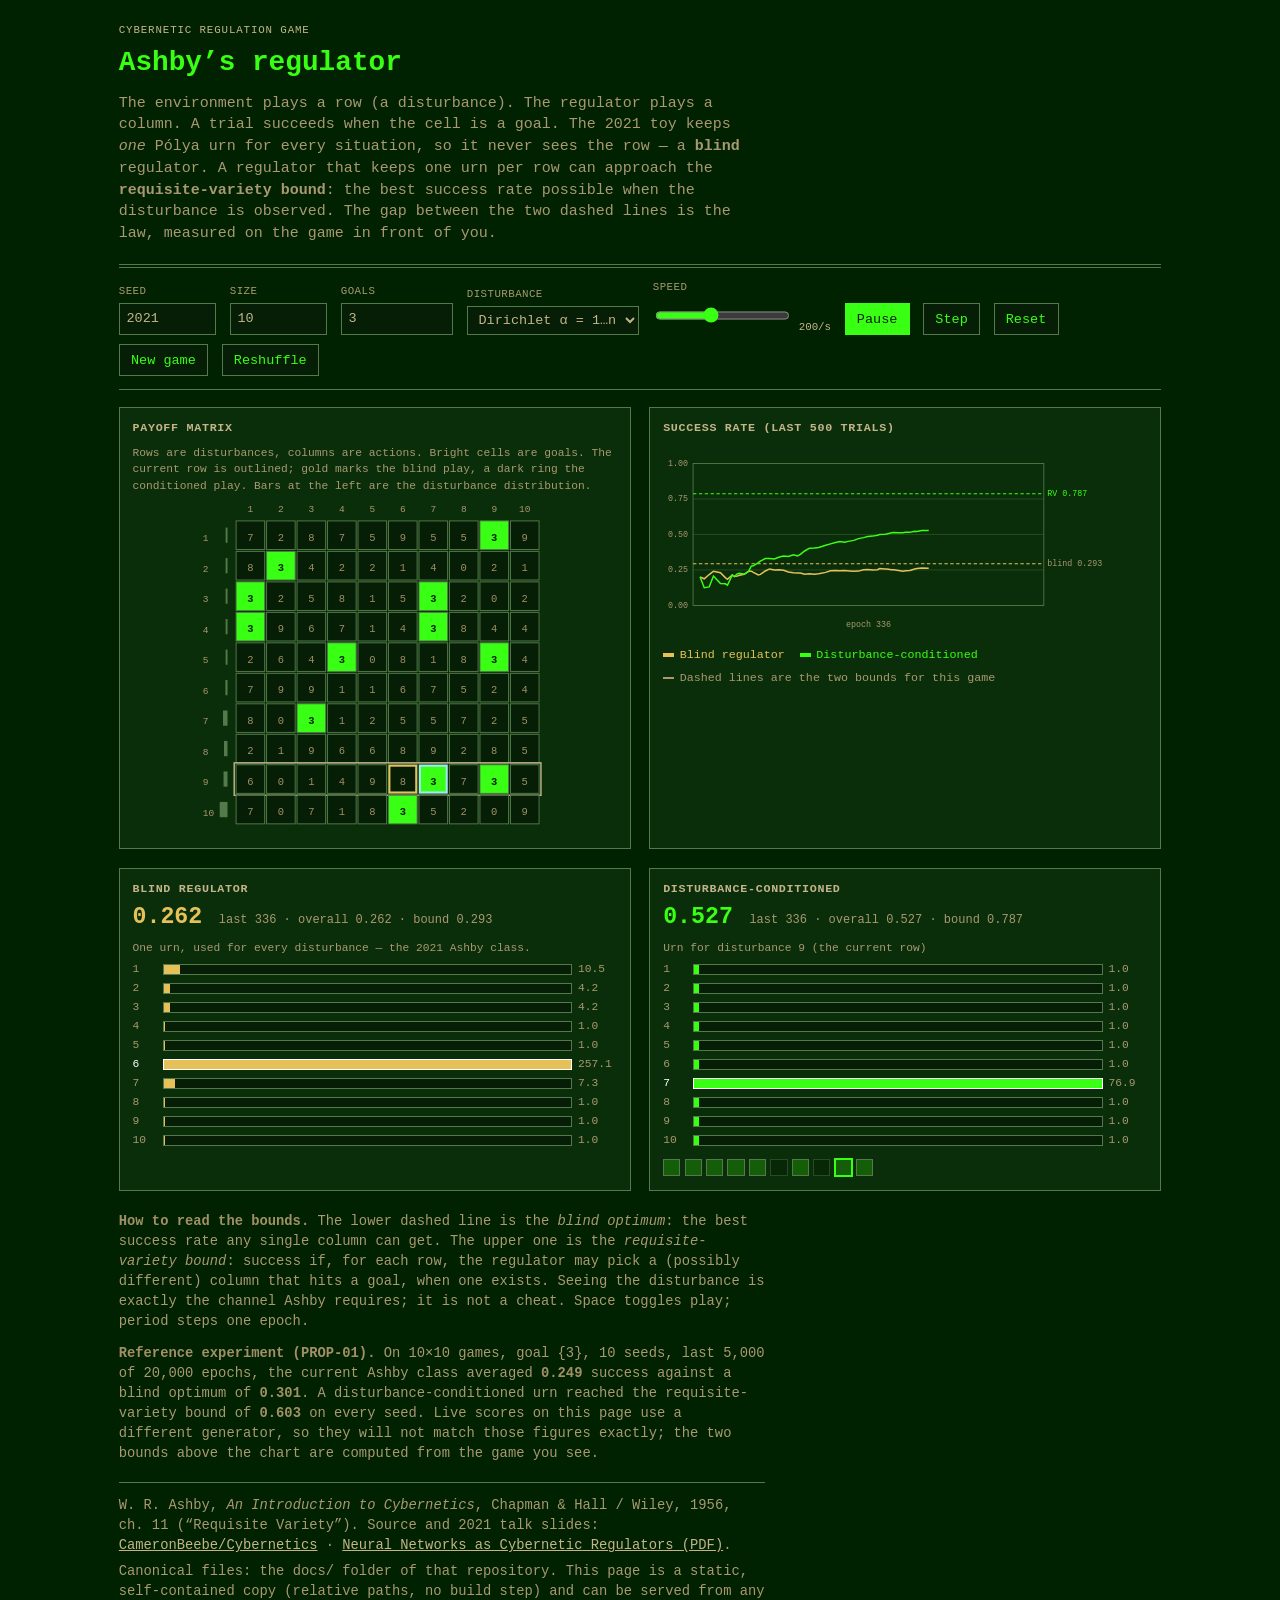
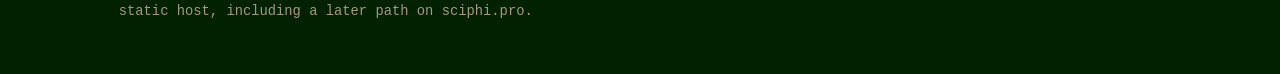
==== cybernetics/index.html @ 1274e6bf "Mirror the Ashby regulator demo at /cybernetics/ Identical copy of the canonical docs/ folder in Cam" ====
<!DOCTYPE html>
<html lang="en">
<head>
  <meta charset="utf-8" />
  <meta name="viewport" content="width=device-width, initial-scale=1" />
  <title>Ashby’s regulator — a requisite-variety demo</title>
  <meta name="description" content="Watch a Pólya-urn regulator learn against disturbances. A blind regulator is shown next to one that sees the disturbance, so Ashby’s law of requisite variety is visible." />
  <meta name="author" content="Cameron Beebe" />
  <link rel="stylesheet" href="./style.css" />
</head>
<body>
  <main class="wrap">
    <p class="eyebrow">Cybernetic regulation game</p>
    <h1>Ashby’s regulator</h1>
    <p class="lede">
      The environment plays a row (a disturbance). The regulator plays a column.
      A trial succeeds when the cell is a goal. The 2021 toy keeps
      <em>one</em> Pólya urn for every situation, so it never sees the row — a
      <strong>blind</strong> regulator. A regulator that keeps one urn per row
      can approach the <strong>requisite-variety bound</strong>: the best success
      rate possible when the disturbance is observed. The gap between the two
      dashed lines is the law, measured on the game in front of you.
    </p>

    <noscript><p>This demo needs JavaScript to run the regulators in your browser. Nothing is sent to a server.</p></noscript>

    <div class="toolbar" role="group" aria-label="Game controls">
      <label class="field">Seed
        <input id="seed" type="number" inputmode="numeric" value="2021" min="0" step="1" />
      </label>
      <label class="field">Size
        <input id="size" type="number" inputmode="numeric" value="10" min="2" max="16" step="1" />
      </label>
      <label class="field">Goals
        <input id="goals" type="text" value="3" spellcheck="false" />
      </label>
      <label class="field">Disturbance
        <select id="dist">
          <option value="toy" selected>Dirichlet α = 1…n (2021 toy)</option>
          <option value="uniform">Uniform</option>
        </select>
      </label>
      <label class="field">Speed
        <span>
          <input id="speed" type="range" min="0" max="5" step="1" value="2" />
          <span class="speed-read" id="speed-read">200/s</span>
        </span>
      </label>
      <button type="button" id="play" class="primary" aria-pressed="false">Play</button>
      <button type="button" id="step" title="One epoch (or press .)">Step</button>
      <button type="button" id="reset" title="Replay this game from the start">Reset</button>
      <button type="button" id="newgame" title="Draw a new game with this seed">New game</button>
      <button type="button" id="reshuffle" title="Pick a new seed and draw a game">Reshuffle</button>
    </div>

    <div class="stage">
      <section class="panel" aria-labelledby="matrix-title">
        <h2 id="matrix-title">Payoff matrix</h2>
        <p class="urn-label">Rows are disturbances, columns are actions. Bright cells are goals. The current row is outlined; gold marks the blind play, a dark ring the conditioned play. Bars at the left are the disturbance distribution.</p>
        <div class="matrix-wrap">
          <svg id="matrix" xmlns="http://www.w3.org/2000/svg" width="520" height="360"></svg>
        </div>
      </section>
      <section class="panel" aria-labelledby="chart-title">
        <h2 id="chart-title">Success rate (last 500 trials)</h2>
        <svg id="chart" xmlns="http://www.w3.org/2000/svg" width="520" height="210"></svg>
        <ul class="chart-legend">
          <li class="blind"><i></i>Blind regulator</li>
          <li class="cond"><i></i>Disturbance-conditioned</li>
          <li class="bound"><i></i>Dashed lines are the two bounds for this game</li>
        </ul>
      </section>
    </div>

    <div class="learners">
      <section class="panel learner blind" aria-labelledby="blind-title">
        <h2 id="blind-title">Blind regulator</h2>
        <div class="score">
          <span class="rate" id="blind-rate">0.000</span>
          <span class="meta" id="blind-meta"></span>
        </div>
        <p class="urn-label">One urn, used for every disturbance — the 2021 <code>Ashby</code> class.</p>
        <div class="urn" id="blind-urn"></div>
      </section>
      <section class="panel learner cond" aria-labelledby="cond-title">
        <h2 id="cond-title">Disturbance-conditioned</h2>
        <div class="score">
          <span class="rate" id="cond-rate">0.000</span>
          <span class="meta" id="cond-meta"></span>
        </div>
        <p class="urn-label" id="cond-urn-label">One urn per row.</p>
        <div class="urn" id="cond-urn"></div>
        <div class="mini-urns" id="mini-urns" aria-label="One mark per disturbance urn"></div>
      </section>
    </div>

    <section class="caption">
      <p>
        <strong>How to read the bounds.</strong>
        The lower dashed line is the <em>blind optimum</em>: the best success rate any single column can get.
        The upper one is the <em>requisite-variety bound</em>: success if, for each row, the regulator may pick a (possibly different) column that hits a goal, when one exists.
        Seeing the disturbance is exactly the channel Ashby requires; it is not a cheat.
        Space toggles play; period steps one epoch.
      </p>
      <p>
        <strong>Reference experiment (PROP-01).</strong>
        On 10×10 games, goal {3}, 10 seeds, last 5,000 of 20,000 epochs, the current
        <code>Ashby</code> class averaged <strong>0.249</strong> success against a blind optimum of
        <strong>0.301</strong>. A disturbance-conditioned urn reached the requisite-variety bound of
        <strong>0.603</strong> on every seed. Live scores on this page use a different
        generator, so they will not match those figures exactly; the two bounds above the chart are computed from the game you see.
      </p>
    </section>

    <section class="refs">
      <p>
        W. R. Ashby, <em>An Introduction to Cybernetics</em>, Chapman &amp; Hall / Wiley, 1956, ch. 11 (“Requisite Variety”).
        Source and 2021 talk slides:
        <a href="https://github.com/CameronBeebe/Cybernetics">CameronBeebe/Cybernetics</a>
        ·
        <a href="https://github.com/CameronBeebe/Cybernetics/blob/master/Neural_Networks_Cybernetic_Regulators.pdf">Neural Networks as Cybernetic Regulators (PDF)</a>.
      </p>
      <p>
        Canonical files: the <code>docs/</code> folder of that repository.
        This page is a static, self-contained copy (relative paths, no build step) and can be served from any static host, including a later path on sciphi.pro.
      </p>
    </section>
  </main>
  <script type="module" src="./demo.js"></script>
</body>
</html>
---- cybernetics/style.css ----
/* Self-contained. Palette follows cameronbeebe.github.io so the mirror
   sits naturally on the portfolio; the page also stands alone. */
:root {
  --bg: #012201;
  --ink: #a19067;
  --phosphor: #39ff14;
  --muted: #a99872;
  --link: #c4b48a;
  --line: #54794a;
  --panel: #0a2e0a;
  --well: #051e05;
  --blind: #e6c15a;
  --cond: #39ff14;
  --danger: #f0ae88;
  --mono: ui-monospace, Menlo, Consolas, monospace;
}

* { box-sizing: border-box; }

html, body {
  margin: 0;
  padding: 0;
  background: var(--bg);
  color: var(--ink);
  font-family: var(--mono);
  font-size: 15px;
  line-height: 1.45;
}

body { min-height: 100vh; }

a { color: var(--link); }
a:hover, a:focus-visible { color: var(--phosphor); }
:focus-visible { outline: 2px solid var(--phosphor); outline-offset: 3px; }

.wrap {
  max-width: 1080px;
  margin: 0 auto;
  padding: 1.5rem 1.25rem 3rem;
}

.eyebrow {
  margin: 0 0 0.35rem;
  color: var(--link);
  letter-spacing: 0.08em;
  text-transform: uppercase;
  font-size: 0.72rem;
}

h1 {
  margin: 0 0 0.6rem;
  color: var(--phosphor);
  font-size: clamp(1.4rem, 3vw, 1.85rem);
  font-weight: 600;
}

.lede {
  margin: 0 0 1.25rem;
  max-width: 72ch;
  color: var(--muted);
}

.toolbar {
  display: flex;
  flex-wrap: wrap;
  gap: 0.6rem 0.9rem;
  align-items: end;
  padding: 0.85rem 0;
  border-top: 4px double var(--line);
  border-bottom: 1px solid var(--line);
  margin-bottom: 1.1rem;
}

.field {
  display: flex;
  flex-direction: column;
  gap: 0.2rem;
  color: var(--muted);
  font-size: 0.72rem;
  letter-spacing: 0.04em;
  text-transform: uppercase;
}

.field input,
.field select {
  background: var(--well);
  color: var(--link);
  border: 1px solid var(--line);
  padding: 0.35rem 0.45rem;
  font: inherit;
  font-size: 0.9rem;
  text-transform: none;
  letter-spacing: 0;
  min-width: 0;
  accent-color: var(--phosphor);
}

.field input[type="number"] { width: 6.5rem; }
.field input[type="text"] { width: 7.5rem; }
.field select { width: 11.5rem; }
.field input[type="range"] { width: 9rem; padding: 0.35rem 0; }

.field .speed-read { color: var(--link); text-transform: none; letter-spacing: 0; }

.toolbar button {
  background: var(--well);
  color: var(--phosphor);
  border: 1px solid var(--line);
  padding: 0.4rem 0.75rem;
  font: inherit;
  font-size: 0.9rem;
  cursor: pointer;
  height: 2.15rem;
}

.toolbar button:hover { border-color: var(--phosphor); }

.toolbar button[aria-pressed="true"],
.toolbar button.primary {
  background: var(--phosphor);
  color: var(--bg);
  border-color: var(--phosphor);
}

.stage {
  display: grid;
  grid-template-columns: minmax(0, 1fr) minmax(0, 1fr);
  gap: 1.25rem;
  margin-bottom: 1.25rem;
}

@media (max-width: 800px) {
  .stage, .learners { grid-template-columns: 1fr; }
}

.panel h2 {
  margin: 0 0 0.55rem;
  font-size: 0.78rem;
  font-weight: 600;
  color: var(--link);
  letter-spacing: 0.06em;
  text-transform: uppercase;
}

.panel {
  background: var(--panel);
  border: 1px solid var(--line);
  padding: 0.8rem 0.85rem 0.9rem;
}

.matrix-wrap { overflow-x: auto; }

#matrix {
  display: block;
  width: 100%;
  height: auto;
  max-width: 520px;
}

#chart {
  display: block;
  width: 100%;
  height: auto;
}

.chart-legend {
  display: flex;
  flex-wrap: wrap;
  gap: 0.4rem 1rem;
  margin: 0.45rem 0 0;
  padding: 0;
  list-style: none;
  font-size: 0.78rem;
  color: var(--muted);
}

.chart-legend i {
  display: inline-block;
  width: 0.75rem;
  height: 0.28rem;
  margin-right: 0.35rem;
  vertical-align: middle;
  background: currentColor;
}

.chart-legend .blind { color: var(--blind); }
.chart-legend .cond { color: var(--cond); }
.chart-legend .bound { color: var(--muted); }
.chart-legend .bound i { background: transparent; border-top: 2px dashed var(--muted); height: 0; }

.learners {
  display: grid;
  grid-template-columns: 1fr 1fr;
  gap: 1.25rem;
  margin-bottom: 1.4rem;
}

.score {
  display: flex;
  flex-wrap: wrap;
  gap: 0.2rem 1.1rem;
  align-items: baseline;
  margin: 0 0 0.7rem;
}

.score .rate {
  font-size: 1.55rem;
  font-weight: 600;
  line-height: 1;
}

.learner.blind .rate { color: var(--blind); }
.learner.cond .rate { color: var(--cond); }

.score .meta { color: var(--muted); font-size: 0.8rem; }

.urn-label {
  margin: 0 0 0.35rem;
  color: var(--muted);
  font-size: 0.75rem;
}

.urn {
  display: grid;
  gap: 0.18rem;
}

.urn-row {
  display: grid;
  grid-template-columns: 1.6rem 1fr 2.6rem;
  gap: 0.4rem;
  align-items: center;
  font-size: 0.75rem;
  color: var(--muted);
}

.urn-row .bar {
  height: 0.7rem;
  background: var(--well);
  border: 1px solid var(--line);
  position: relative;
}

.urn-row .bar > span {
  display: block;
  height: 100%;
  width: 0%;
  background: var(--ink);
}

.learner.blind .urn-row .bar > span { background: var(--blind); }
.learner.cond .urn-row .bar > span { background: var(--cond); }

.urn-row.is-pick .col { color: #fff; }
.urn-row.is-pick .bar { border-color: #fff; }

.mini-urns {
  display: flex;
  gap: 0.28rem;
  flex-wrap: wrap;
  margin-top: 0.7rem;
}

.mini-urn {
  width: 1.15rem;
  height: 1.15rem;
  border: 1px solid var(--line);
  background: var(--well);
  cursor: default;
}

.mini-urn.is-active { border-color: var(--cond); box-shadow: 0 0 0 1px var(--cond); }
.mini-urn.is-solvable { background: color-mix(in srgb, var(--cond) 28%, var(--well)); }
.mini-urn.is-dead { opacity: 0.4; }

.caption, .refs {
  max-width: 78ch;
  color: var(--muted);
  font-size: 0.92rem;
}

.caption p { margin: 0 0 0.8rem; }
.caption strong { color: var(--ink); font-weight: 600; }

.refs { margin: 1.2rem 0 0; padding-top: 0.9rem; border-top: 1px solid var(--line); }
.refs p { margin: 0 0 0.4rem; }

noscript p {
  padding: 0.8rem;
  border: 1px solid var(--danger);
  color: var(--danger);
}

@media (prefers-reduced-motion: reduce) {
  .urn-row .bar > span { transition: none; }
}

#matrix .h, #chart .tick, #chart .bound-lbl {
  fill: var(--muted);
  font-size: 10px;
  font-family: var(--mono);
}
#matrix .v { fill: var(--ink); font-size: 11px; font-family: var(--mono); }
#matrix .v.goal { fill: var(--bg); font-weight: 700; }
#matrix .cell { fill: var(--well); stroke: var(--line); stroke-width: 1; }
#matrix .cell.goal { fill: var(--phosphor); }
#matrix .row-hl { fill: none; stroke: var(--link); stroke-width: 1.5; }
#matrix .pbar { fill: var(--line); }
#matrix .pick { fill: none; stroke-width: 2; }
#matrix .pick.blind { stroke: var(--blind); }
#matrix .pick.cond { stroke: #9ee7ff; }
#matrix .pick.both { stroke: var(--blind); stroke-dasharray: 3 2; }

#chart .grid { stroke: var(--line); stroke-opacity: 0.45; }
#chart .bound-blind { stroke: var(--blind); stroke-dasharray: 4 3; stroke-width: 1.2; }
#chart .bound-rv { stroke: var(--cond); stroke-dasharray: 4 3; stroke-width: 1.2; }
#chart .bound-lbl.rv { fill: var(--cond); }
#chart .line-blind { fill: none; stroke: var(--blind); stroke-width: 1.8; }
#chart .line-cond { fill: none; stroke: var(--cond); stroke-width: 1.8; }
#chart .frame { fill: none; stroke: var(--line); }
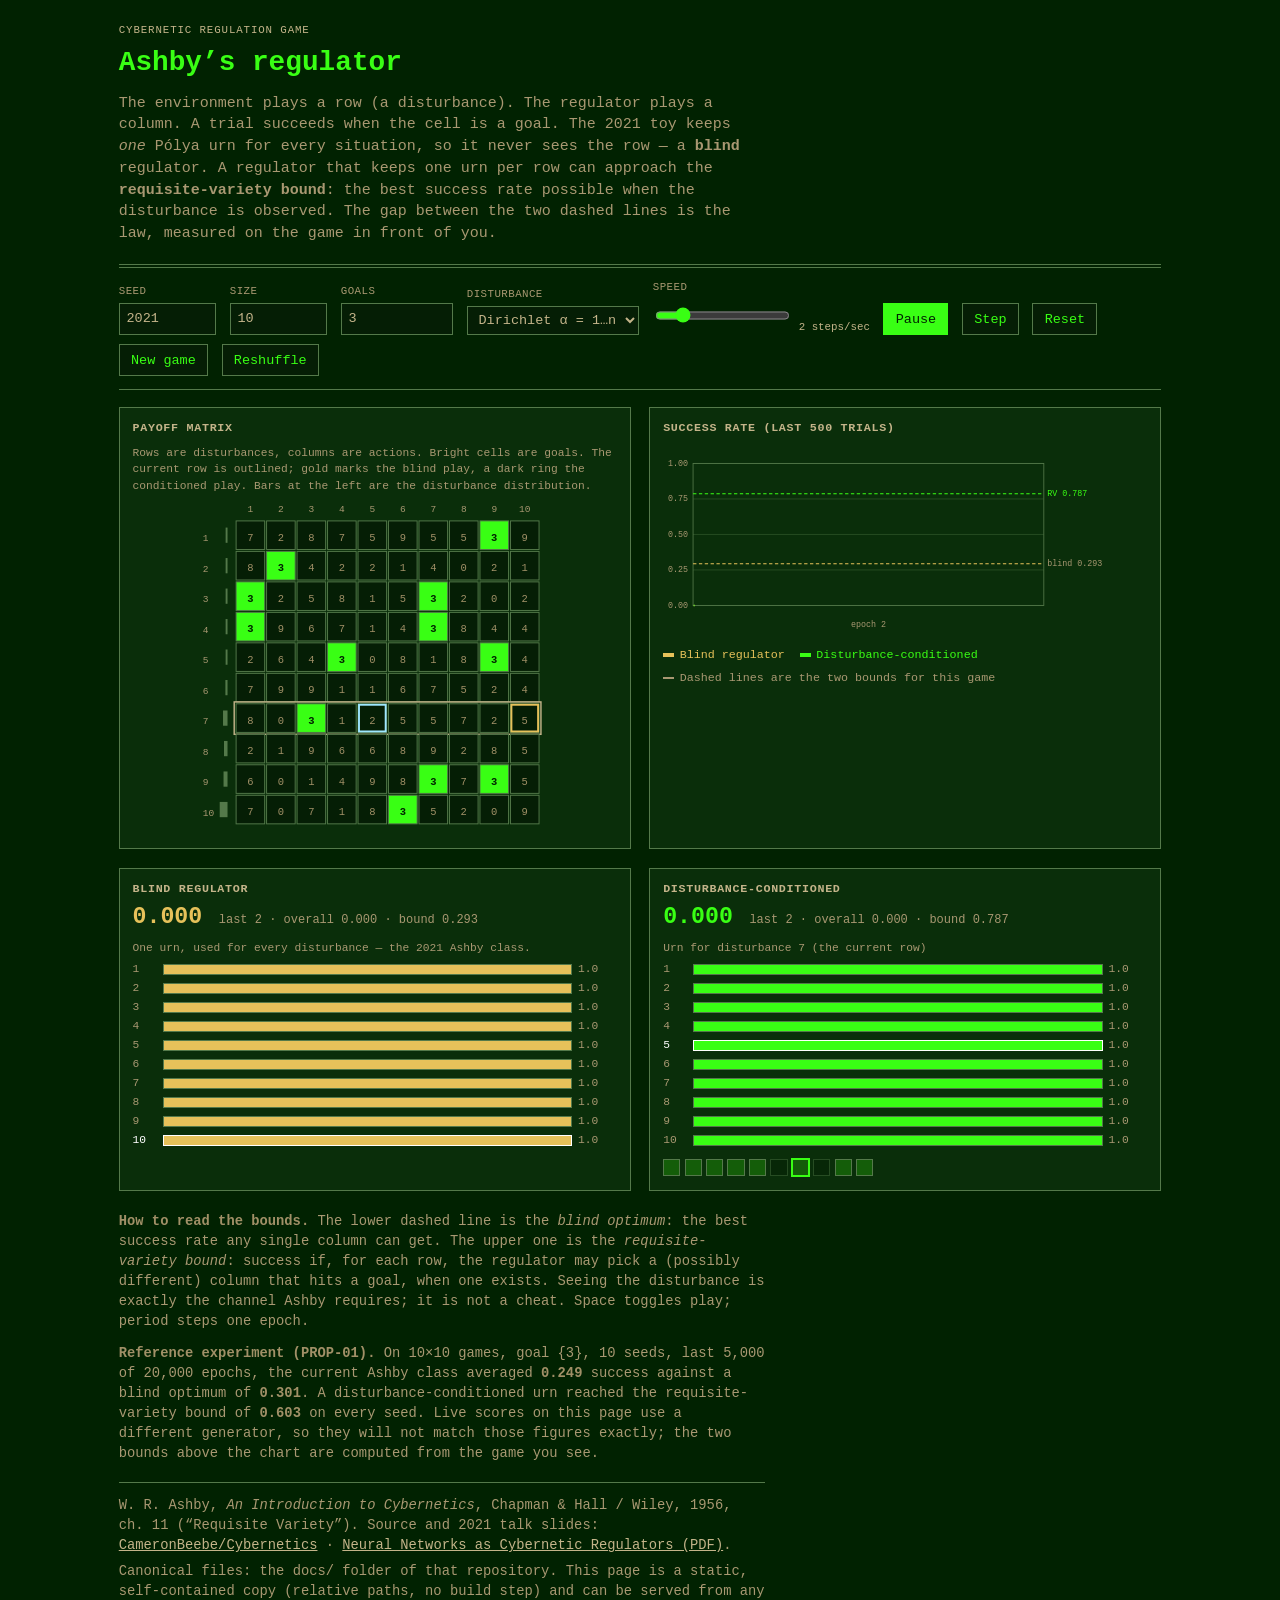
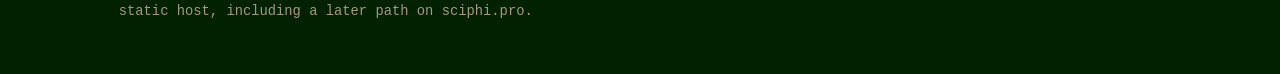
==== commit 57927758: "Slow the Ashby demo so individual steps are watchable The speed slider was already in steps per seco" ====
--- a/cybernetics/index.html
+++ b/cybernetics/index.html
@@ -42,8 +42,8 @@
       </label>
       <label class="field">Speed
         <span>
-          <input id="speed" type="range" min="0" max="5" step="1" value="2" />
-          <span class="speed-read" id="speed-read">200/s</span>
+          <input id="speed" type="range" min="0" max="6" step="1" value="1" aria-label="Simulation speed in steps per second" />
+          <span class="speed-read" id="speed-read">2 steps/sec</span>
         </span>
       </label>
       <button type="button" id="play" class="primary" aria-pressed="false">Play</button>
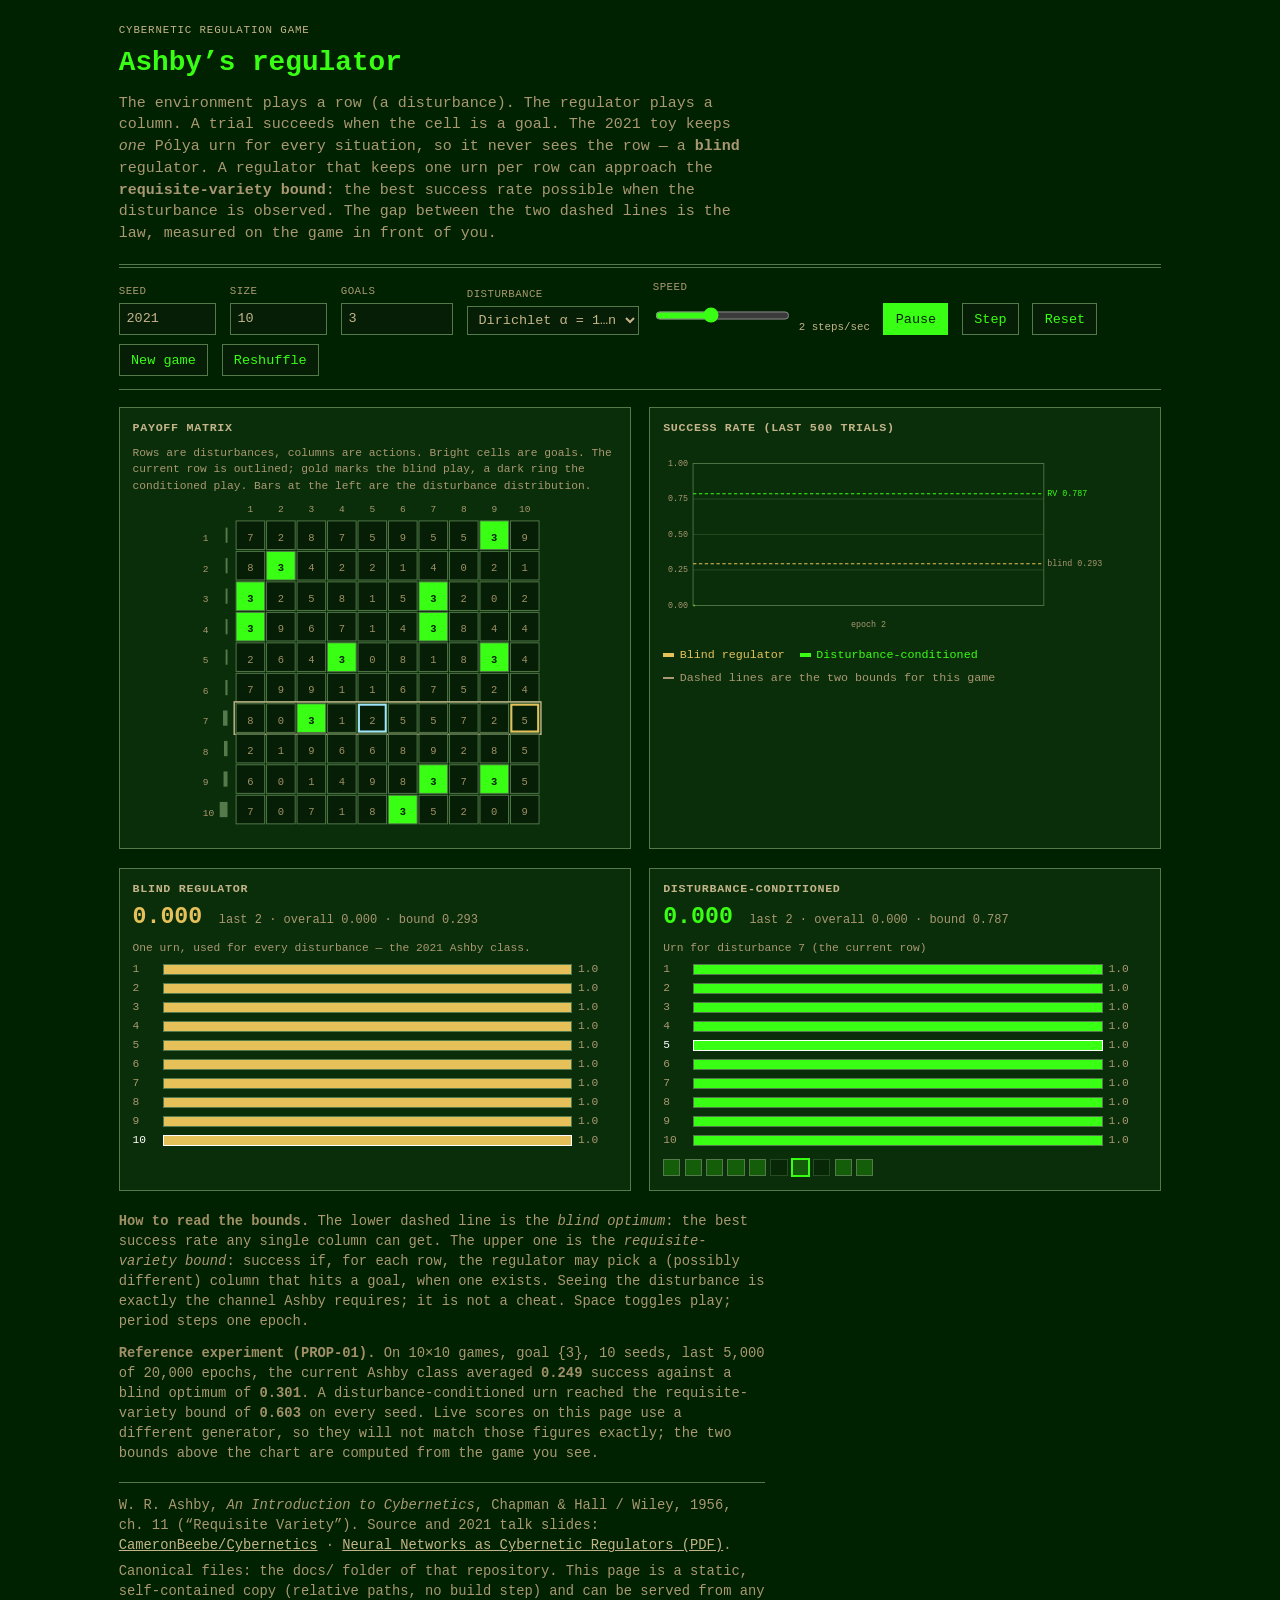
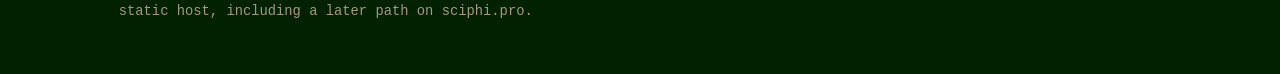
==== commit 4029a9f8: "Cap Ashby demo speed at 20 steps/sec Replace the 1–12k range with 0.5, 1, 2, 5, 10, and 20 steps/sec" ====
--- a/cybernetics/index.html
+++ b/cybernetics/index.html
@@ -42,7 +42,7 @@
       </label>
       <label class="field">Speed
         <span>
-          <input id="speed" type="range" min="0" max="6" step="1" value="1" aria-label="Simulation speed in steps per second" />
+          <input id="speed" type="range" min="0" max="5" step="1" value="2" aria-label="Simulation speed in steps per second" />
           <span class="speed-read" id="speed-read">2 steps/sec</span>
         </span>
       </label>
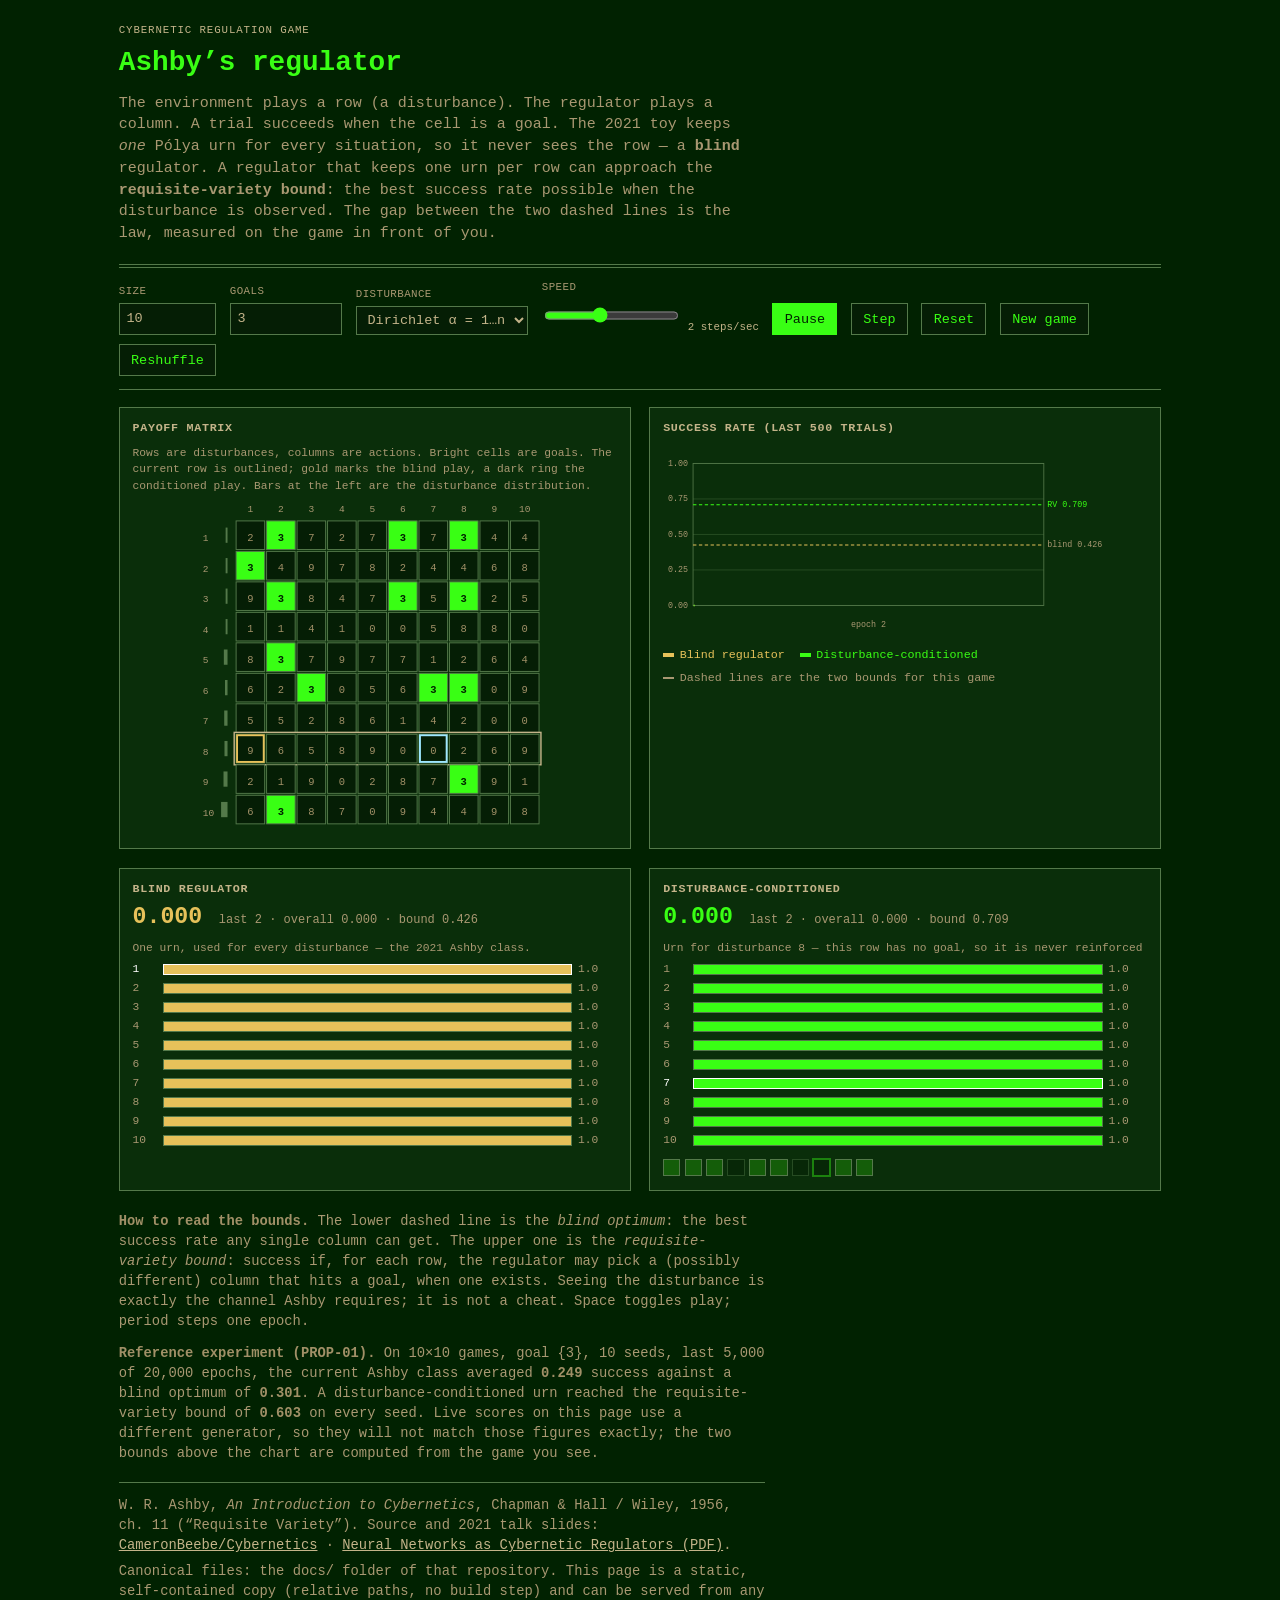
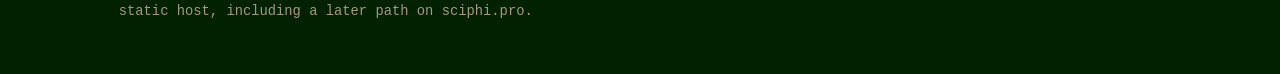
==== commit e8fa2743: "Hide the Ashby demo seed and start a random game each time Remove the seed field from the toolbar. P" ====
--- a/cybernetics/index.html
+++ b/cybernetics/index.html
@@ -25,9 +25,6 @@
     <noscript><p>This demo needs JavaScript to run the regulators in your browser. Nothing is sent to a server.</p></noscript>
 
     <div class="toolbar" role="group" aria-label="Game controls">
-      <label class="field">Seed
-        <input id="seed" type="number" inputmode="numeric" value="2021" min="0" step="1" />
-      </label>
       <label class="field">Size
         <input id="size" type="number" inputmode="numeric" value="10" min="2" max="16" step="1" />
       </label>
@@ -48,9 +45,9 @@
       </label>
       <button type="button" id="play" class="primary" aria-pressed="false">Play</button>
       <button type="button" id="step" title="One epoch (or press .)">Step</button>
-      <button type="button" id="reset" title="Replay this game from the start">Reset</button>
-      <button type="button" id="newgame" title="Draw a new game with this seed">New game</button>
-      <button type="button" id="reshuffle" title="Pick a new seed and draw a game">Reshuffle</button>
+      <button type="button" id="reset" title="Start a new random game">Reset</button>
+      <button type="button" id="newgame" title="Draw a new random game">New game</button>
+      <button type="button" id="reshuffle" title="Draw a new random game">Reshuffle</button>
     </div>
 
     <div class="stage">
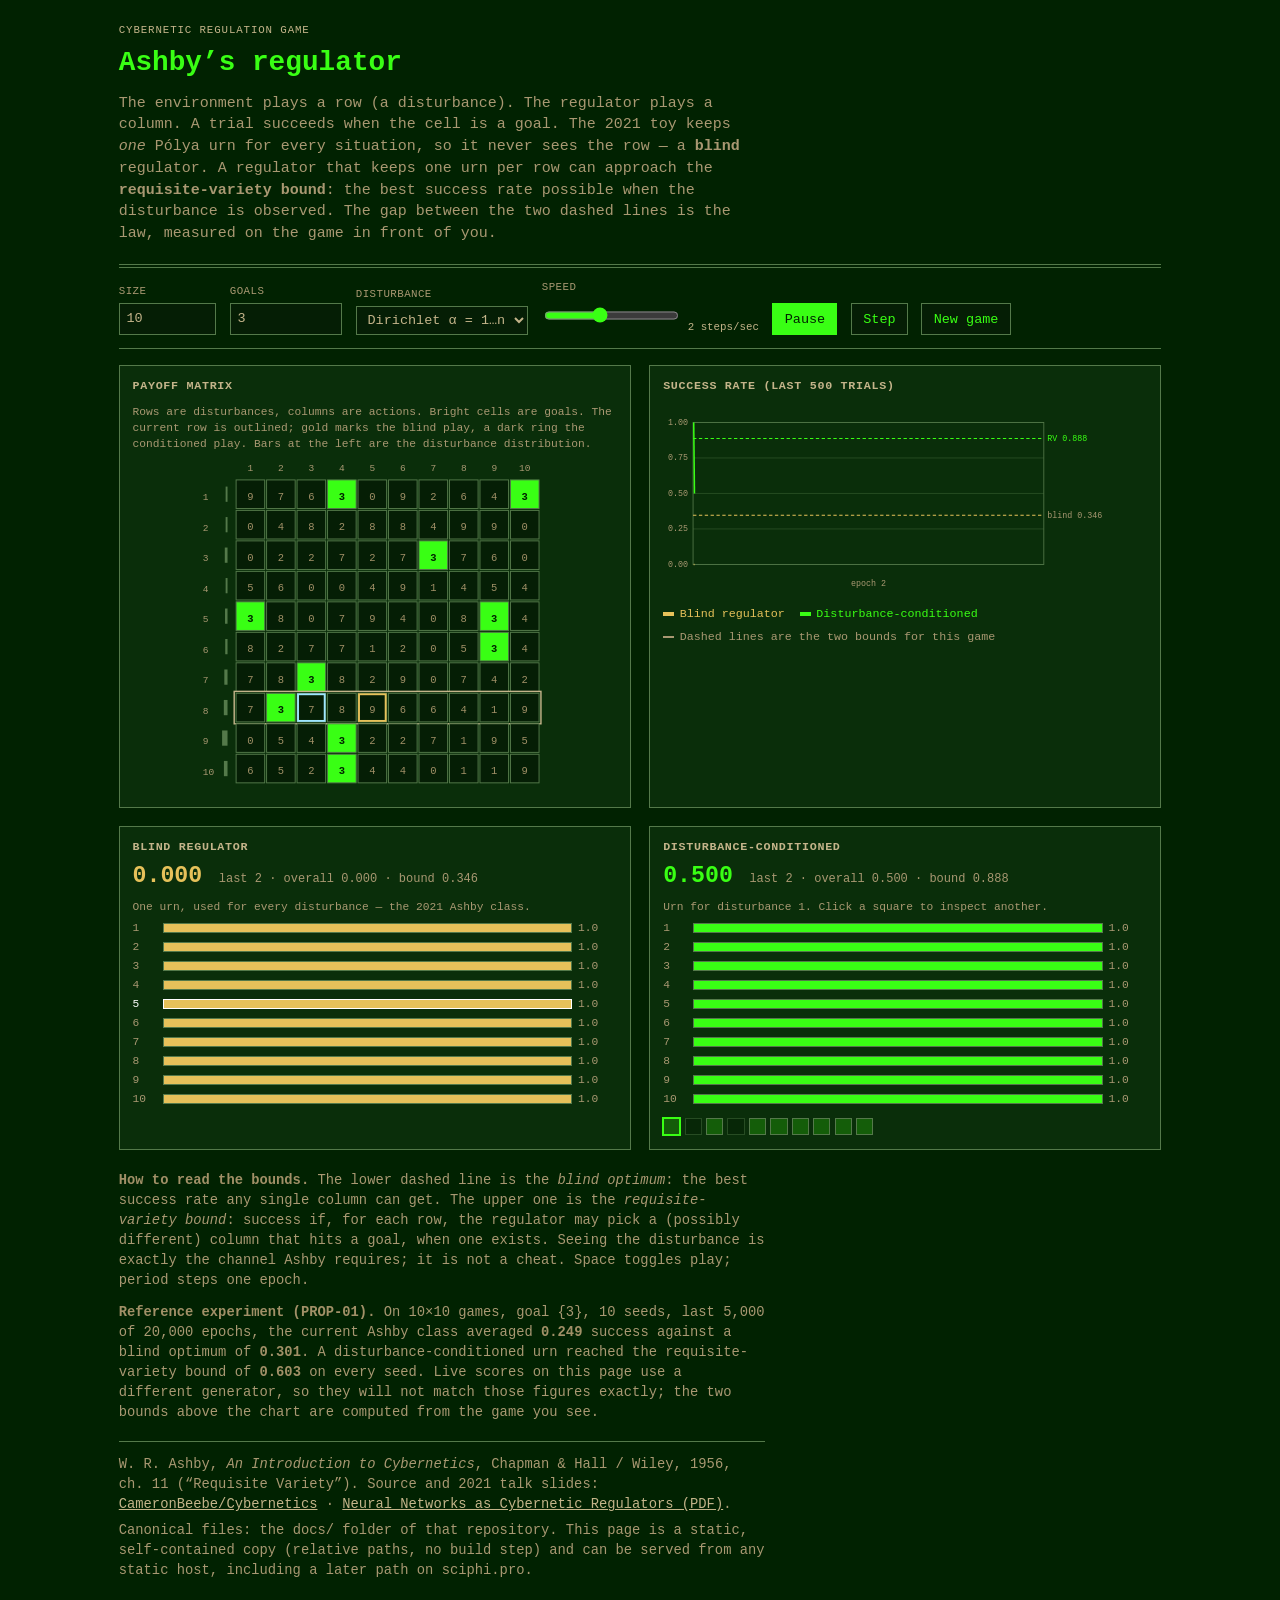
==== commit ad4fddbc: "Calm the conditioned urn panel and keep one New game button Stop switching the displayed disturbance" ====
--- a/cybernetics/index.html
+++ b/cybernetics/index.html
@@ -45,9 +45,7 @@
       </label>
       <button type="button" id="play" class="primary" aria-pressed="false">Play</button>
       <button type="button" id="step" title="One epoch (or press .)">Step</button>
-      <button type="button" id="reset" title="Start a new random game">Reset</button>
-      <button type="button" id="newgame" title="Draw a new random game">New game</button>
-      <button type="button" id="reshuffle" title="Draw a new random game">Reshuffle</button>
+      <button type="button" id="newgame" title="Start a new random game">New game</button>
     </div>
 
     <div class="stage">
@@ -85,9 +83,9 @@
           <span class="rate" id="cond-rate">0.000</span>
           <span class="meta" id="cond-meta"></span>
         </div>
-        <p class="urn-label" id="cond-urn-label">One urn per row.</p>
+        <p class="urn-label" id="cond-urn-label">One urn per row. Click a square to inspect a disturbance.</p>
         <div class="urn" id="cond-urn"></div>
-        <div class="mini-urns" id="mini-urns" aria-label="One mark per disturbance urn"></div>
+        <div class="mini-urns" id="mini-urns" role="group" aria-label="Select a disturbance urn to inspect"></div>
       </section>
     </div>
 
--- a/cybernetics/style.css
+++ b/cybernetics/style.css
@@ -246,6 +246,7 @@
   height: 100%;
   width: 0%;
   background: var(--ink);
+  transition: width 0.35s ease;
 }
 
 .learner.blind .urn-row .bar > span { background: var(--blind); }
@@ -264,14 +265,20 @@
 .mini-urn {
   width: 1.15rem;
   height: 1.15rem;
+  padding: 0;
   border: 1px solid var(--line);
   background: var(--well);
-  cursor: default;
-}
-
-.mini-urn.is-active { border-color: var(--cond); box-shadow: 0 0 0 1px var(--cond); }
+  cursor: pointer;
+  appearance: none;
+  -webkit-appearance: none;
+  font: inherit;
+}
+
+.mini-urn.is-selected { border-color: var(--cond); box-shadow: 0 0 0 1px var(--cond); }
 .mini-urn.is-solvable { background: color-mix(in srgb, var(--cond) 28%, var(--well)); }
 .mini-urn.is-dead { opacity: 0.4; }
+.mini-urn:hover { border-color: var(--link); }
+.mini-urn:focus-visible { outline: 2px solid var(--link); outline-offset: 1px; }
 
 .caption, .refs {
   max-width: 78ch;
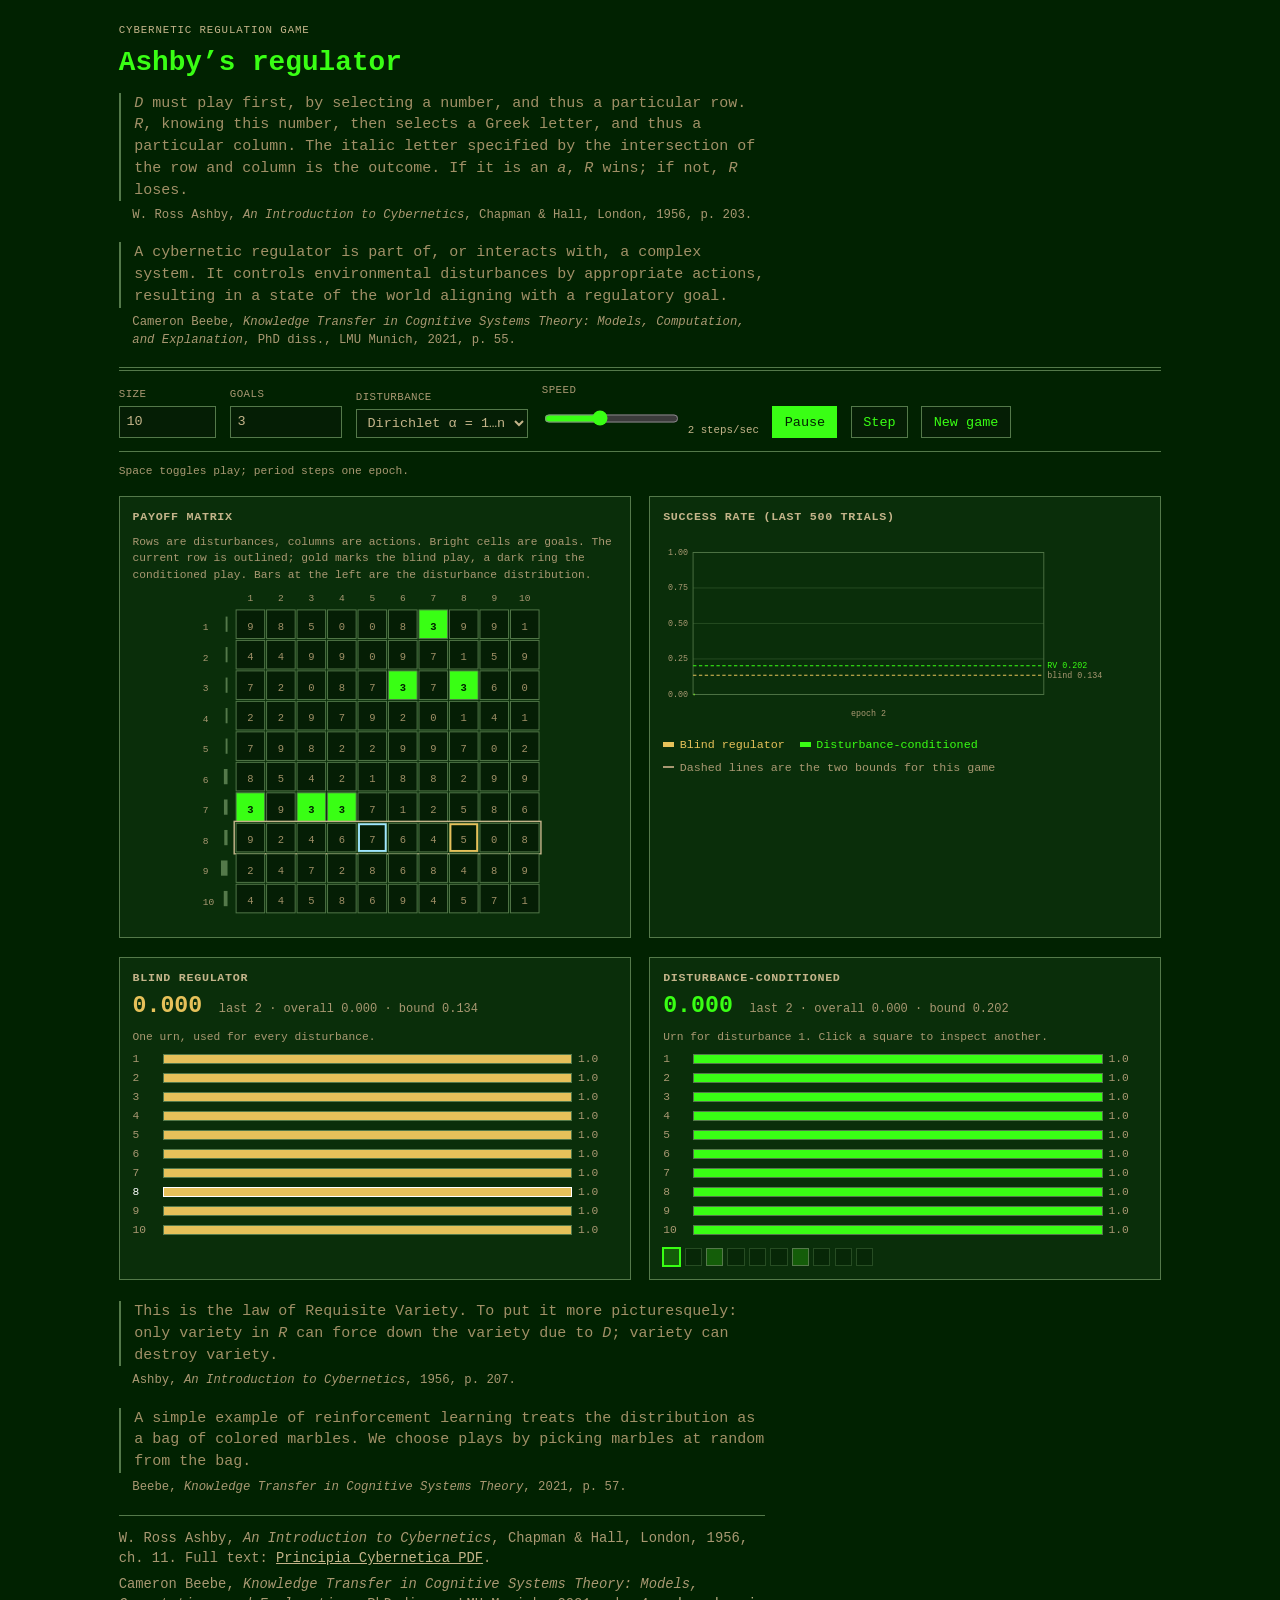
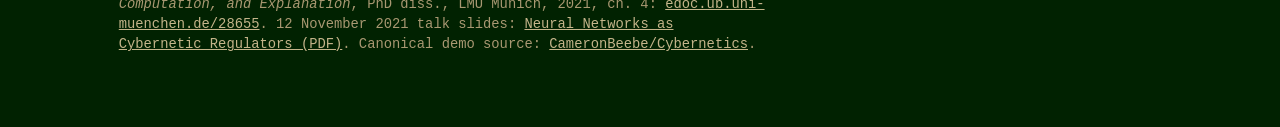
==== commit 54a08b1a: "Replace the Ashby demo explainers with cited quotes Cut the long lede, bounds walkthrough, PROP-01 r" ====
--- a/cybernetics/index.html
+++ b/cybernetics/index.html
@@ -4,7 +4,7 @@
   <meta charset="utf-8" />
   <meta name="viewport" content="width=device-width, initial-scale=1" />
   <title>Ashby’s regulator — a requisite-variety demo</title>
-  <meta name="description" content="Watch a Pólya-urn regulator learn against disturbances. A blind regulator is shown next to one that sees the disturbance, so Ashby’s law of requisite variety is visible." />
+  <meta name="description" content="A live Ashby regulation game: a blind Pólya-urn regulator and a disturbance-conditioned one play the same table." />
   <meta name="author" content="Cameron Beebe" />
   <link rel="stylesheet" href="./style.css" />
 </head>
@@ -12,15 +12,20 @@
   <main class="wrap">
     <p class="eyebrow">Cybernetic regulation game</p>
     <h1>Ashby’s regulator</h1>
-    <p class="lede">
-      The environment plays a row (a disturbance). The regulator plays a column.
-      A trial succeeds when the cell is a goal. The 2021 toy keeps
-      <em>one</em> Pólya urn for every situation, so it never sees the row — a
-      <strong>blind</strong> regulator. A regulator that keeps one urn per row
-      can approach the <strong>requisite-variety bound</strong>: the best success
-      rate possible when the disturbance is observed. The gap between the two
-      dashed lines is the law, measured on the game in front of you.
-    </p>
+
+    <figure class="quote">
+      <blockquote>
+        <p><i>D</i> must play first, by selecting a number, and thus a particular row. <i>R</i>, knowing this number, then selects a Greek letter, and thus a particular column. The italic letter specified by the intersection of the row and column is the outcome. If it is an <i>a</i>, <i>R</i> wins; if not, <i>R</i> loses.</p>
+      </blockquote>
+      <figcaption>W. Ross Ashby, <cite>An Introduction to Cybernetics</cite>, Chapman &amp; Hall, London, 1956, p.&nbsp;203.</figcaption>
+    </figure>
+
+    <figure class="quote">
+      <blockquote>
+        <p>A cybernetic regulator is part of, or interacts with, a complex system. It controls environmental disturbances by appropriate actions, resulting in a state of the world aligning with a regulatory goal.</p>
+      </blockquote>
+      <figcaption>Cameron Beebe, <cite>Knowledge Transfer in Cognitive Systems Theory: Models, Computation, and Explanation</cite>, PhD diss., LMU Munich, 2021, p.&nbsp;55.</figcaption>
+    </figure>
 
     <noscript><p>This demo needs JavaScript to run the regulators in your browser. Nothing is sent to a server.</p></noscript>
 
@@ -47,6 +52,7 @@
       <button type="button" id="step" title="One epoch (or press .)">Step</button>
       <button type="button" id="newgame" title="Start a new random game">New game</button>
     </div>
+    <p class="hint">Space toggles play; period steps one epoch.</p>
 
     <div class="stage">
       <section class="panel" aria-labelledby="matrix-title">
@@ -74,7 +80,7 @@
           <span class="rate" id="blind-rate">0.000</span>
           <span class="meta" id="blind-meta"></span>
         </div>
-        <p class="urn-label">One urn, used for every disturbance — the 2021 <code>Ashby</code> class.</p>
+        <p class="urn-label">One urn, used for every disturbance.</p>
         <div class="urn" id="blind-urn"></div>
       </section>
       <section class="panel learner cond" aria-labelledby="cond-title">
@@ -89,35 +95,32 @@
       </section>
     </div>
 
-    <section class="caption">
-      <p>
-        <strong>How to read the bounds.</strong>
-        The lower dashed line is the <em>blind optimum</em>: the best success rate any single column can get.
-        The upper one is the <em>requisite-variety bound</em>: success if, for each row, the regulator may pick a (possibly different) column that hits a goal, when one exists.
-        Seeing the disturbance is exactly the channel Ashby requires; it is not a cheat.
-        Space toggles play; period steps one epoch.
-      </p>
-      <p>
-        <strong>Reference experiment (PROP-01).</strong>
-        On 10×10 games, goal {3}, 10 seeds, last 5,000 of 20,000 epochs, the current
-        <code>Ashby</code> class averaged <strong>0.249</strong> success against a blind optimum of
-        <strong>0.301</strong>. A disturbance-conditioned urn reached the requisite-variety bound of
-        <strong>0.603</strong> on every seed. Live scores on this page use a different
-        generator, so they will not match those figures exactly; the two bounds above the chart are computed from the game you see.
-      </p>
-    </section>
+    <figure class="quote">
+      <blockquote>
+        <p>This is the law of Requisite Variety. To put it more picturesquely: only variety in <i>R</i> can force down the variety due to <i>D</i>; variety can destroy variety.</p>
+      </blockquote>
+      <figcaption>Ashby, <cite>An Introduction to Cybernetics</cite>, 1956, p.&nbsp;207.</figcaption>
+    </figure>
+
+    <figure class="quote">
+      <blockquote>
+        <p>A simple example of reinforcement learning treats the distribution as a bag of colored marbles. We choose plays by picking marbles at random from the bag.</p>
+      </blockquote>
+      <figcaption>Beebe, <cite>Knowledge Transfer in Cognitive Systems Theory</cite>, 2021, p.&nbsp;57.</figcaption>
+    </figure>
 
     <section class="refs">
       <p>
-        W. R. Ashby, <em>An Introduction to Cybernetics</em>, Chapman &amp; Hall / Wiley, 1956, ch. 11 (“Requisite Variety”).
-        Source and 2021 talk slides:
-        <a href="https://github.com/CameronBeebe/Cybernetics">CameronBeebe/Cybernetics</a>
-        ·
-        <a href="https://github.com/CameronBeebe/Cybernetics/blob/master/Neural_Networks_Cybernetic_Regulators.pdf">Neural Networks as Cybernetic Regulators (PDF)</a>.
+        W. Ross Ashby, <cite>An Introduction to Cybernetics</cite>, Chapman &amp; Hall, London, 1956, ch.&nbsp;11. Full text:
+        <a href="https://pespmc1.vub.ac.be/books/IntroCyb.pdf">Principia Cybernetica PDF</a>.
       </p>
       <p>
-        Canonical files: the <code>docs/</code> folder of that repository.
-        This page is a static, self-contained copy (relative paths, no build step) and can be served from any static host, including a later path on sciphi.pro.
+        Cameron Beebe, <cite>Knowledge Transfer in Cognitive Systems Theory: Models, Computation, and Explanation</cite>, PhD diss., LMU Munich, 2021, ch.&nbsp;4:
+        <a href="https://edoc.ub.uni-muenchen.de/28655/">edoc.ub.uni-muenchen.de/28655</a>.
+        12 November 2021 talk slides:
+        <a href="https://github.com/CameronBeebe/Cybernetics/blob/master/Neural_Networks_Cybernetic_Regulators.pdf">Neural Networks as Cybernetic Regulators (PDF)</a>.
+        Canonical demo source:
+        <a href="https://github.com/CameronBeebe/Cybernetics">CameronBeebe/Cybernetics</a>.
       </p>
     </section>
   </main>
--- a/cybernetics/style.css
+++ b/cybernetics/style.css
@@ -60,6 +60,41 @@
   color: var(--muted);
 }
 
+.quote {
+  margin: 0 0 1.15rem;
+  max-width: 72ch;
+}
+
+.quote blockquote {
+  margin: 0;
+  padding: 0 0 0 0.9rem;
+  border-left: 2px solid var(--line);
+}
+
+.quote blockquote p {
+  margin: 0;
+  color: var(--ink);
+}
+
+.quote figcaption,
+.quote cite {
+  color: var(--muted);
+  font-style: italic;
+  font-size: 0.82rem;
+}
+
+.quote figcaption {
+  margin: 0.4rem 0 0;
+  padding-left: 0.9rem;
+  font-style: normal;
+}
+
+.hint {
+  margin: -0.35rem 0 1.1rem;
+  color: var(--muted);
+  font-size: 0.75rem;
+}
+
 .toolbar {
   display: flex;
   flex-wrap: wrap;
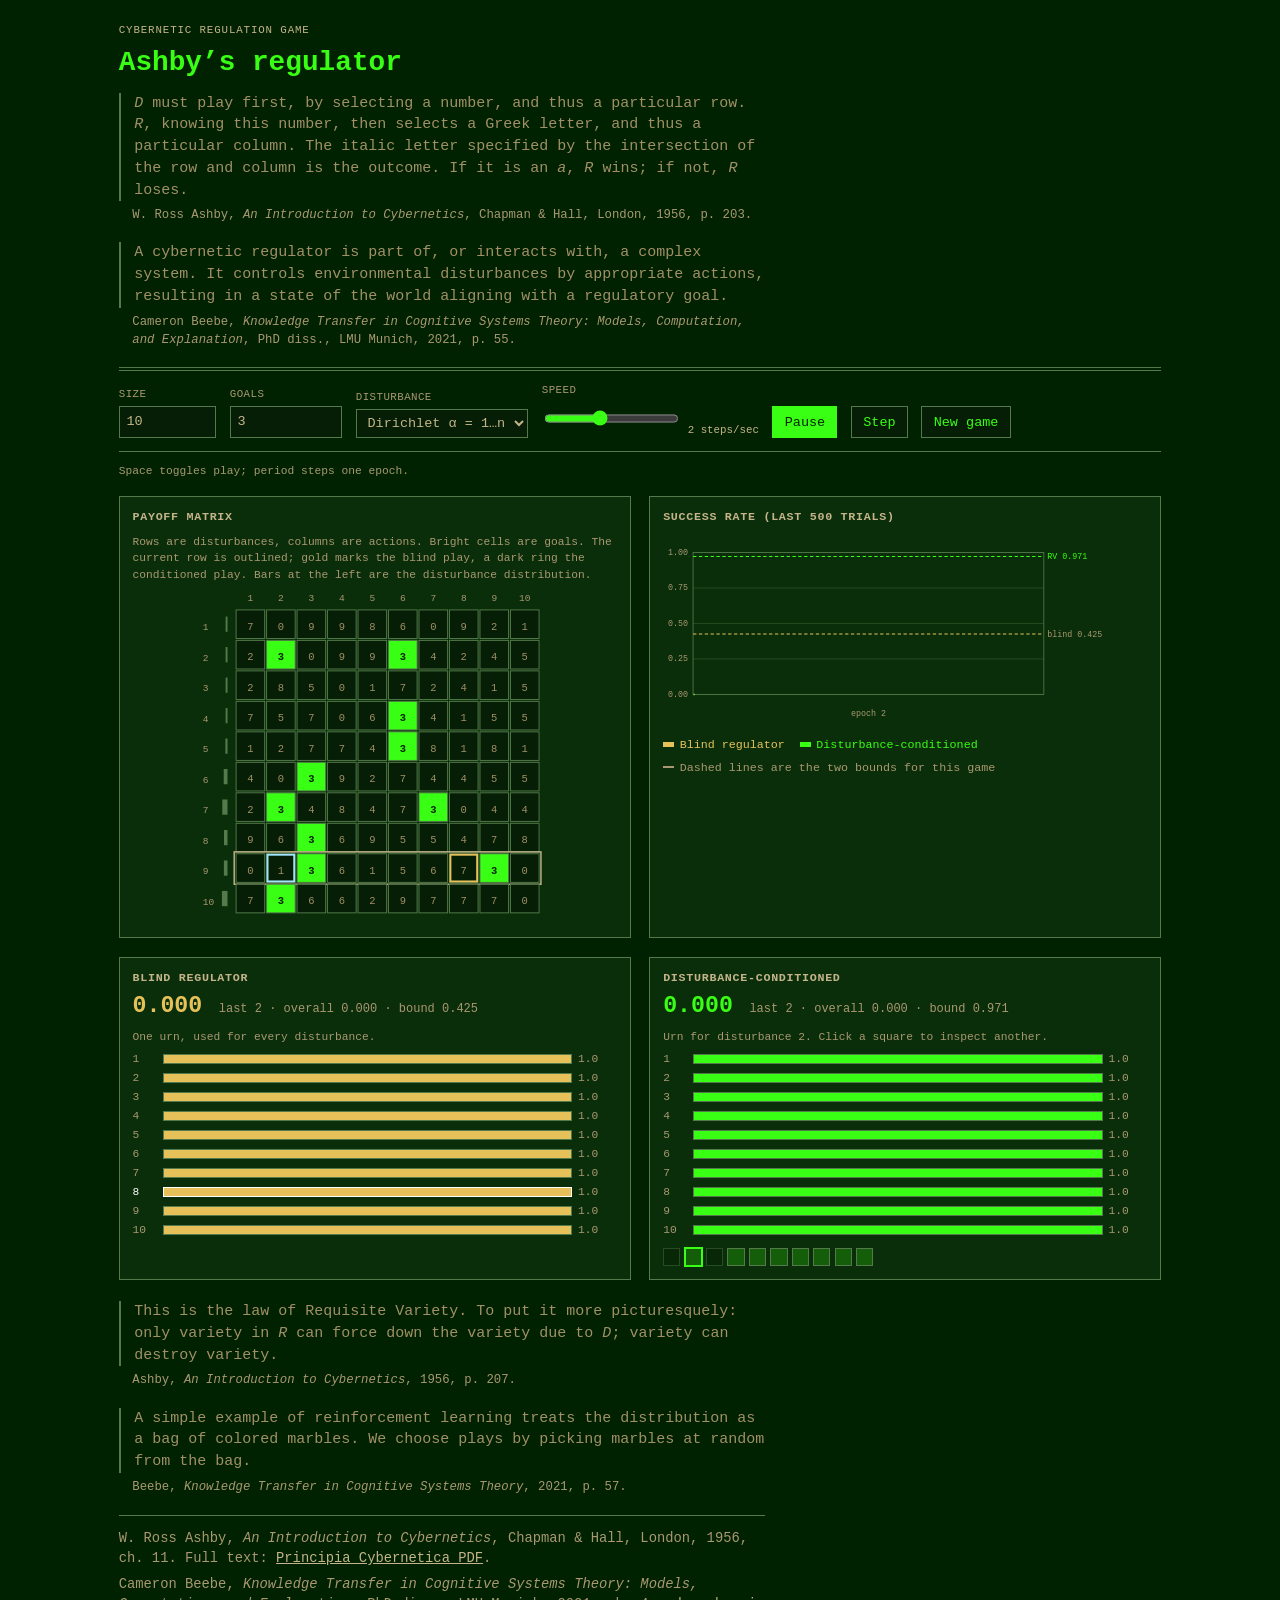
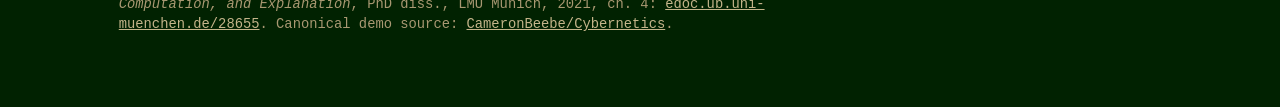
==== commit 74049395: "Drop the 2021 talk-slides link from the Ashby demo Keep the dissertation citations and the link to t" ====
--- a/cybernetics/index.html
+++ b/cybernetics/index.html
@@ -117,8 +117,6 @@
       <p>
         Cameron Beebe, <cite>Knowledge Transfer in Cognitive Systems Theory: Models, Computation, and Explanation</cite>, PhD diss., LMU Munich, 2021, ch.&nbsp;4:
         <a href="https://edoc.ub.uni-muenchen.de/28655/">edoc.ub.uni-muenchen.de/28655</a>.
-        12 November 2021 talk slides:
-        <a href="https://github.com/CameronBeebe/Cybernetics/blob/master/Neural_Networks_Cybernetic_Regulators.pdf">Neural Networks as Cybernetic Regulators (PDF)</a>.
         Canonical demo source:
         <a href="https://github.com/CameronBeebe/Cybernetics">CameronBeebe/Cybernetics</a>.
       </p>
